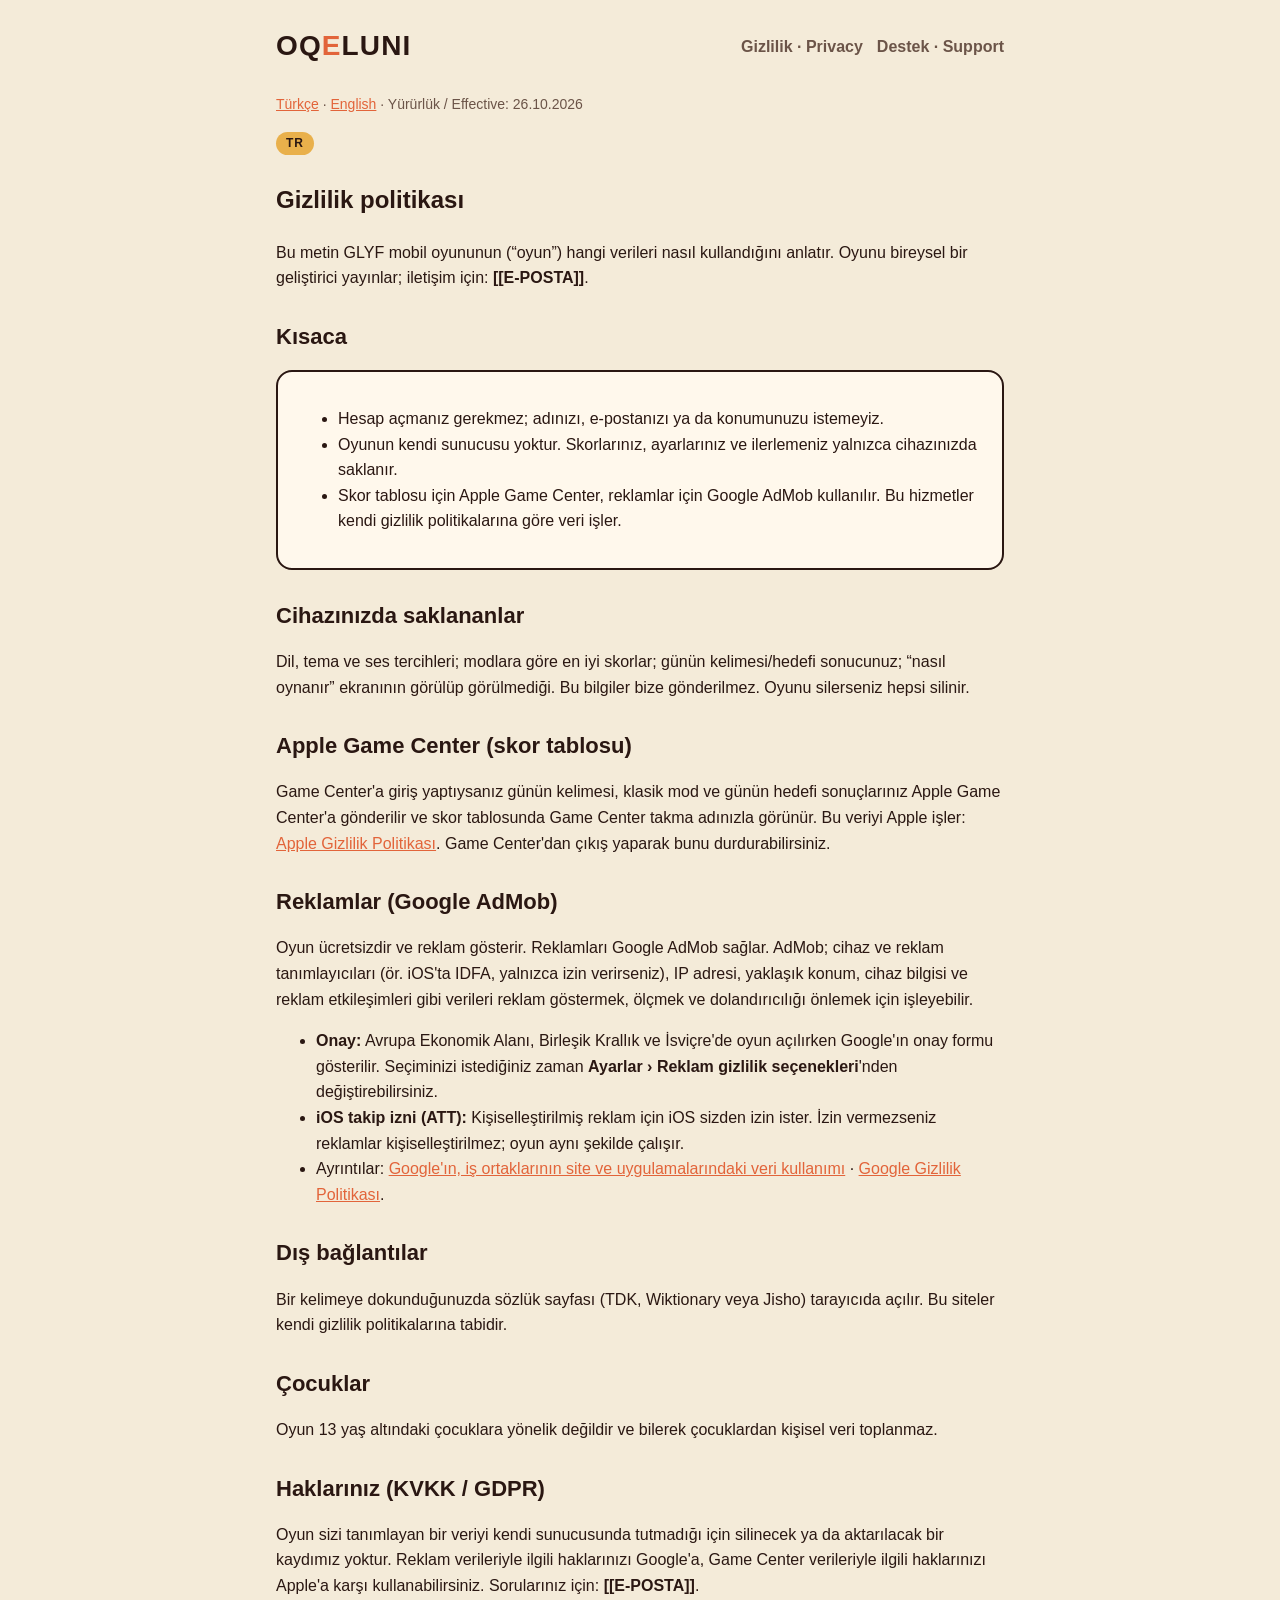
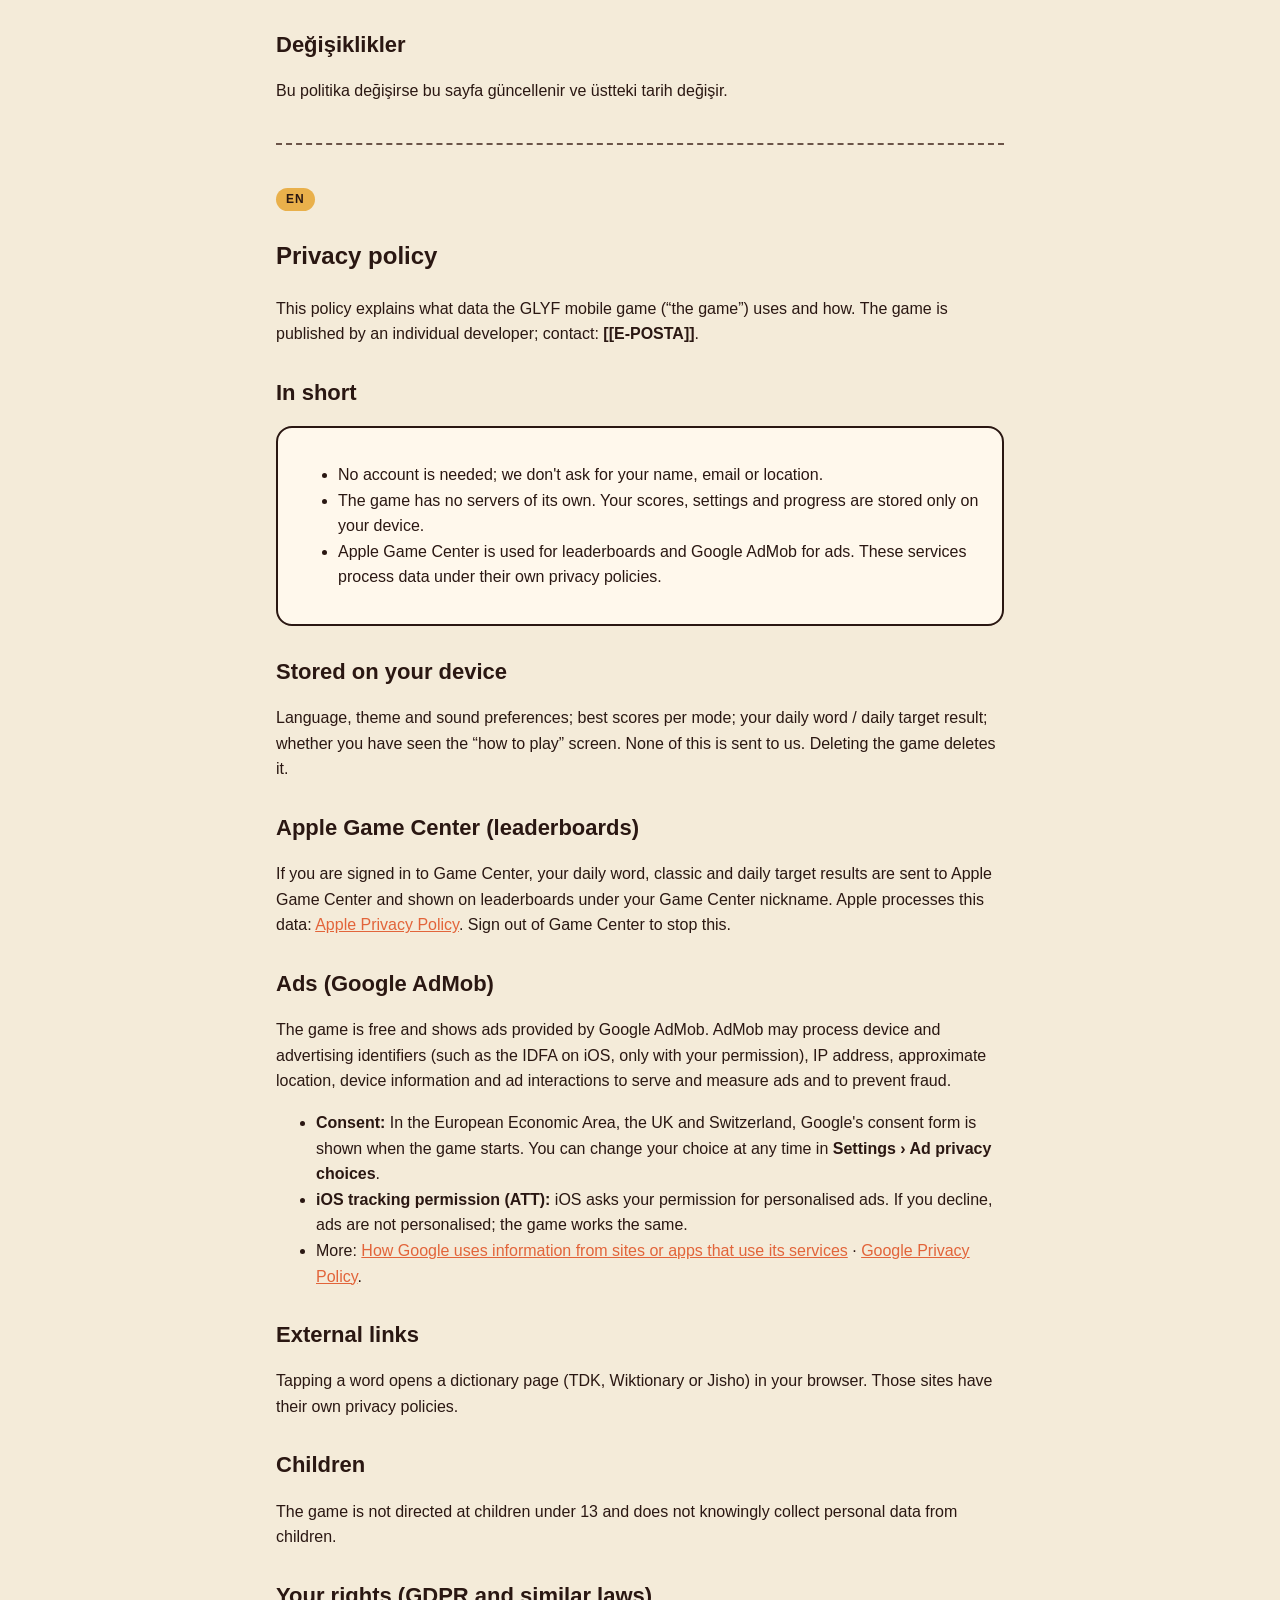
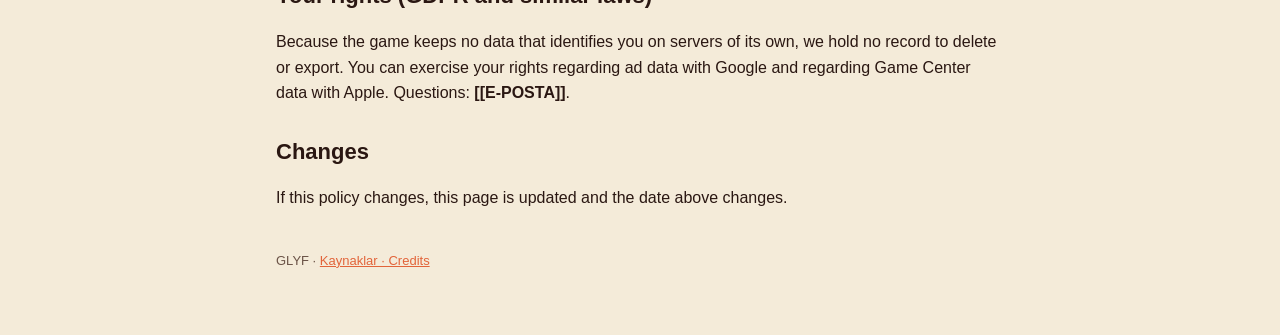
==== docs/privacy.html @ e381964f "GLYF: listeler ve site" ====
<!doctype html>
<html lang="tr"><head><meta charset="utf-8"><meta name="viewport" content="width=device-width,initial-scale=1">
<title>Gizlilik politikası · Privacy policy · GLYF</title><link rel="stylesheet" href="style.css"></head><body><main>
<header><a class="logo" href="index.html">OQ<span>E</span>LUNI</a>
<nav><a href="privacy.html">Gizlilik · Privacy</a><a href="support.html">Destek · Support</a></nav></header>
<p class="muted"><a href="#tr">Türkçe</a> · <a href="#en">English</a> · Yürürlük / Effective: 26.10.2026</p>

<section id="tr">
<span class="lang">TR</span>
<h1>Gizlilik politikası</h1>
<p>Bu metin GLYF mobil oyununun (“oyun”) hangi verileri nasıl kullandığını anlatır. Oyunu bireysel bir geliştirici yayınlar; iletişim için: <b>[[E-POSTA]]</b>.</p>

<h2>Kısaca</h2>
<div class="card"><ul>
<li>Hesap açmanız gerekmez; adınızı, e-postanızı ya da konumunuzu istemeyiz.</li>
<li>Oyunun kendi sunucusu yoktur. Skorlarınız, ayarlarınız ve ilerlemeniz yalnızca cihazınızda saklanır.</li>
<li>Skor tablosu için Apple Game Center, reklamlar için Google AdMob kullanılır. Bu hizmetler kendi gizlilik politikalarına göre veri işler.</li>
</ul></div>

<h2>Cihazınızda saklananlar</h2>
<p>Dil, tema ve ses tercihleri; modlara göre en iyi skorlar; günün kelimesi/hedefi sonucunuz; “nasıl oynanır” ekranının görülüp görülmediği. Bu bilgiler bize gönderilmez. Oyunu silerseniz hepsi silinir.</p>

<h2>Apple Game Center (skor tablosu)</h2>
<p>Game Center'a giriş yaptıysanız günün kelimesi, klasik mod ve günün hedefi sonuçlarınız Apple Game Center'a gönderilir ve skor tablosunda Game Center takma adınızla görünür. Bu veriyi Apple işler: <a href="https://www.apple.com/legal/privacy/">Apple Gizlilik Politikası</a>. Game Center'dan çıkış yaparak bunu durdurabilirsiniz.</p>

<h2>Reklamlar (Google AdMob)</h2>
<p>Oyun ücretsizdir ve reklam gösterir. Reklamları Google AdMob sağlar. AdMob; cihaz ve reklam tanımlayıcıları (ör. iOS'ta IDFA, yalnızca izin verirseniz), IP adresi, yaklaşık konum, cihaz bilgisi ve reklam etkileşimleri gibi verileri reklam göstermek, ölçmek ve dolandırıcılığı önlemek için işleyebilir.</p>
<ul>
<li><b>Onay:</b> Avrupa Ekonomik Alanı, Birleşik Krallık ve İsviçre'de oyun açılırken Google'ın onay formu gösterilir. Seçiminizi istediğiniz zaman <b>Ayarlar › Reklam gizlilik seçenekleri</b>'nden değiştirebilirsiniz.</li>
<li><b>iOS takip izni (ATT):</b> Kişiselleştirilmiş reklam için iOS sizden izin ister. İzin vermezseniz reklamlar kişiselleştirilmez; oyun aynı şekilde çalışır.</li>
<li>Ayrıntılar: <a href="https://policies.google.com/technologies/partner-sites">Google'ın, iş ortaklarının site ve uygulamalarındaki veri kullanımı</a> · <a href="https://policies.google.com/privacy">Google Gizlilik Politikası</a>.</li>
</ul>

<h2>Dış bağlantılar</h2>
<p>Bir kelimeye dokunduğunuzda sözlük sayfası (TDK, Wiktionary veya Jisho) tarayıcıda açılır. Bu siteler kendi gizlilik politikalarına tabidir.</p>

<h2>Çocuklar</h2>
<p>Oyun 13 yaş altındaki çocuklara yönelik değildir ve bilerek çocuklardan kişisel veri toplanmaz.</p>

<h2>Haklarınız (KVKK / GDPR)</h2>
<p>Oyun sizi tanımlayan bir veriyi kendi sunucusunda tutmadığı için silinecek ya da aktarılacak bir kaydımız yoktur. Reklam verileriyle ilgili haklarınızı Google'a, Game Center verileriyle ilgili haklarınızı Apple'a karşı kullanabilirsiniz. Sorularınız için: <b>[[E-POSTA]]</b>.</p>

<h2>Değişiklikler</h2>
<p>Bu politika değişirse bu sayfa güncellenir ve üstteki tarih değişir.</p>
</section>

<hr style="margin:40px 0;border:0;border-top:2px dashed var(--ink2)">

<section id="en">
<span class="lang">EN</span>
<h1>Privacy policy</h1>
<p>This policy explains what data the GLYF mobile game (“the game”) uses and how. The game is published by an individual developer; contact: <b>[[E-POSTA]]</b>.</p>

<h2>In short</h2>
<div class="card"><ul>
<li>No account is needed; we don't ask for your name, email or location.</li>
<li>The game has no servers of its own. Your scores, settings and progress are stored only on your device.</li>
<li>Apple Game Center is used for leaderboards and Google AdMob for ads. These services process data under their own privacy policies.</li>
</ul></div>

<h2>Stored on your device</h2>
<p>Language, theme and sound preferences; best scores per mode; your daily word / daily target result; whether you have seen the “how to play” screen. None of this is sent to us. Deleting the game deletes it.</p>

<h2>Apple Game Center (leaderboards)</h2>
<p>If you are signed in to Game Center, your daily word, classic and daily target results are sent to Apple Game Center and shown on leaderboards under your Game Center nickname. Apple processes this data: <a href="https://www.apple.com/legal/privacy/">Apple Privacy Policy</a>. Sign out of Game Center to stop this.</p>

<h2>Ads (Google AdMob)</h2>
<p>The game is free and shows ads provided by Google AdMob. AdMob may process device and advertising identifiers (such as the IDFA on iOS, only with your permission), IP address, approximate location, device information and ad interactions to serve and measure ads and to prevent fraud.</p>
<ul>
<li><b>Consent:</b> In the European Economic Area, the UK and Switzerland, Google's consent form is shown when the game starts. You can change your choice at any time in <b>Settings › Ad privacy choices</b>.</li>
<li><b>iOS tracking permission (ATT):</b> iOS asks your permission for personalised ads. If you decline, ads are not personalised; the game works the same.</li>
<li>More: <a href="https://policies.google.com/technologies/partner-sites">How Google uses information from sites or apps that use its services</a> · <a href="https://policies.google.com/privacy">Google Privacy Policy</a>.</li>
</ul>

<h2>External links</h2>
<p>Tapping a word opens a dictionary page (TDK, Wiktionary or Jisho) in your browser. Those sites have their own privacy policies.</p>

<h2>Children</h2>
<p>The game is not directed at children under 13 and does not knowingly collect personal data from children.</p>

<h2>Your rights (GDPR and similar laws)</h2>
<p>Because the game keeps no data that identifies you on servers of its own, we hold no record to delete or export. You can exercise your rights regarding ad data with Google and regarding Game Center data with Apple. Questions: <b>[[E-POSTA]]</b>.</p>

<h2>Changes</h2>
<p>If this policy changes, this page is updated and the date above changes.</p>
</section>
<footer>GLYF · <a href="index.html#credits">Kaynaklar · Credits</a></footer>
</main></body></html>
---- docs/style.css ----
:root{--paper:#F4EBD9;--surface:#FFF8EC;--ink:#2A1712;--ink2:#6B5448;--line:#2A1712;--orange:#E2643A;--teal:#2F8F83;--pink:#E77FA0;--mustard:#E9B04B}
@media (prefers-color-scheme:dark){:root{--paper:#1E1512;--surface:#2A1F1B;--ink:#F4EBD9;--ink2:#C9B8A8;--line:#0E0907}}
*{box-sizing:border-box}
html{-webkit-text-size-adjust:100%}
body{margin:0;background:var(--paper);color:var(--ink);font:16px/1.6 -apple-system,BlinkMacSystemFont,"Segoe UI",Rubik,Roboto,sans-serif}
main{max-width:760px;margin:0 auto;padding:24px 16px 64px}
header{display:flex;align-items:center;justify-content:space-between;gap:12px;flex-wrap:wrap;margin-bottom:24px}
.logo{font-weight:900;font-size:28px;letter-spacing:.04em;color:var(--ink);text-decoration:none}
.logo span{color:var(--orange)}
nav a{color:var(--ink2);margin-left:14px;font-weight:600;text-decoration:none}
nav a:hover{color:var(--orange)}
.hero{background:var(--orange);color:#FFF8EC;border:3px solid var(--line);border-radius:22px;box-shadow:5px 5px 0 var(--line);padding:24px;margin-bottom:28px}
.hero h1{margin:0 0 6px;font-size:30px;line-height:1.2}
.hero p{margin:0;opacity:.95}
.card{background:var(--surface);border:2.5px solid var(--line);border-radius:16px;padding:18px 20px;margin:16px 0}
h2{font-size:22px;margin:28px 0 8px}
h3{font-size:17px;margin:20px 0 4px}
a{color:var(--orange)}
.lang{display:inline-block;font-weight:800;font-size:12px;letter-spacing:.08em;background:var(--mustard);color:#2A1712;border-radius:99px;padding:2px 10px;margin-bottom:6px}
.muted{color:var(--ink2);font-size:14px}
table{border-collapse:collapse;width:100%;font-size:14px}
td,th{border-bottom:1px dashed var(--ink2);padding:8px 6px;text-align:left;vertical-align:top}
footer{margin-top:40px;color:var(--ink2);font-size:13px}
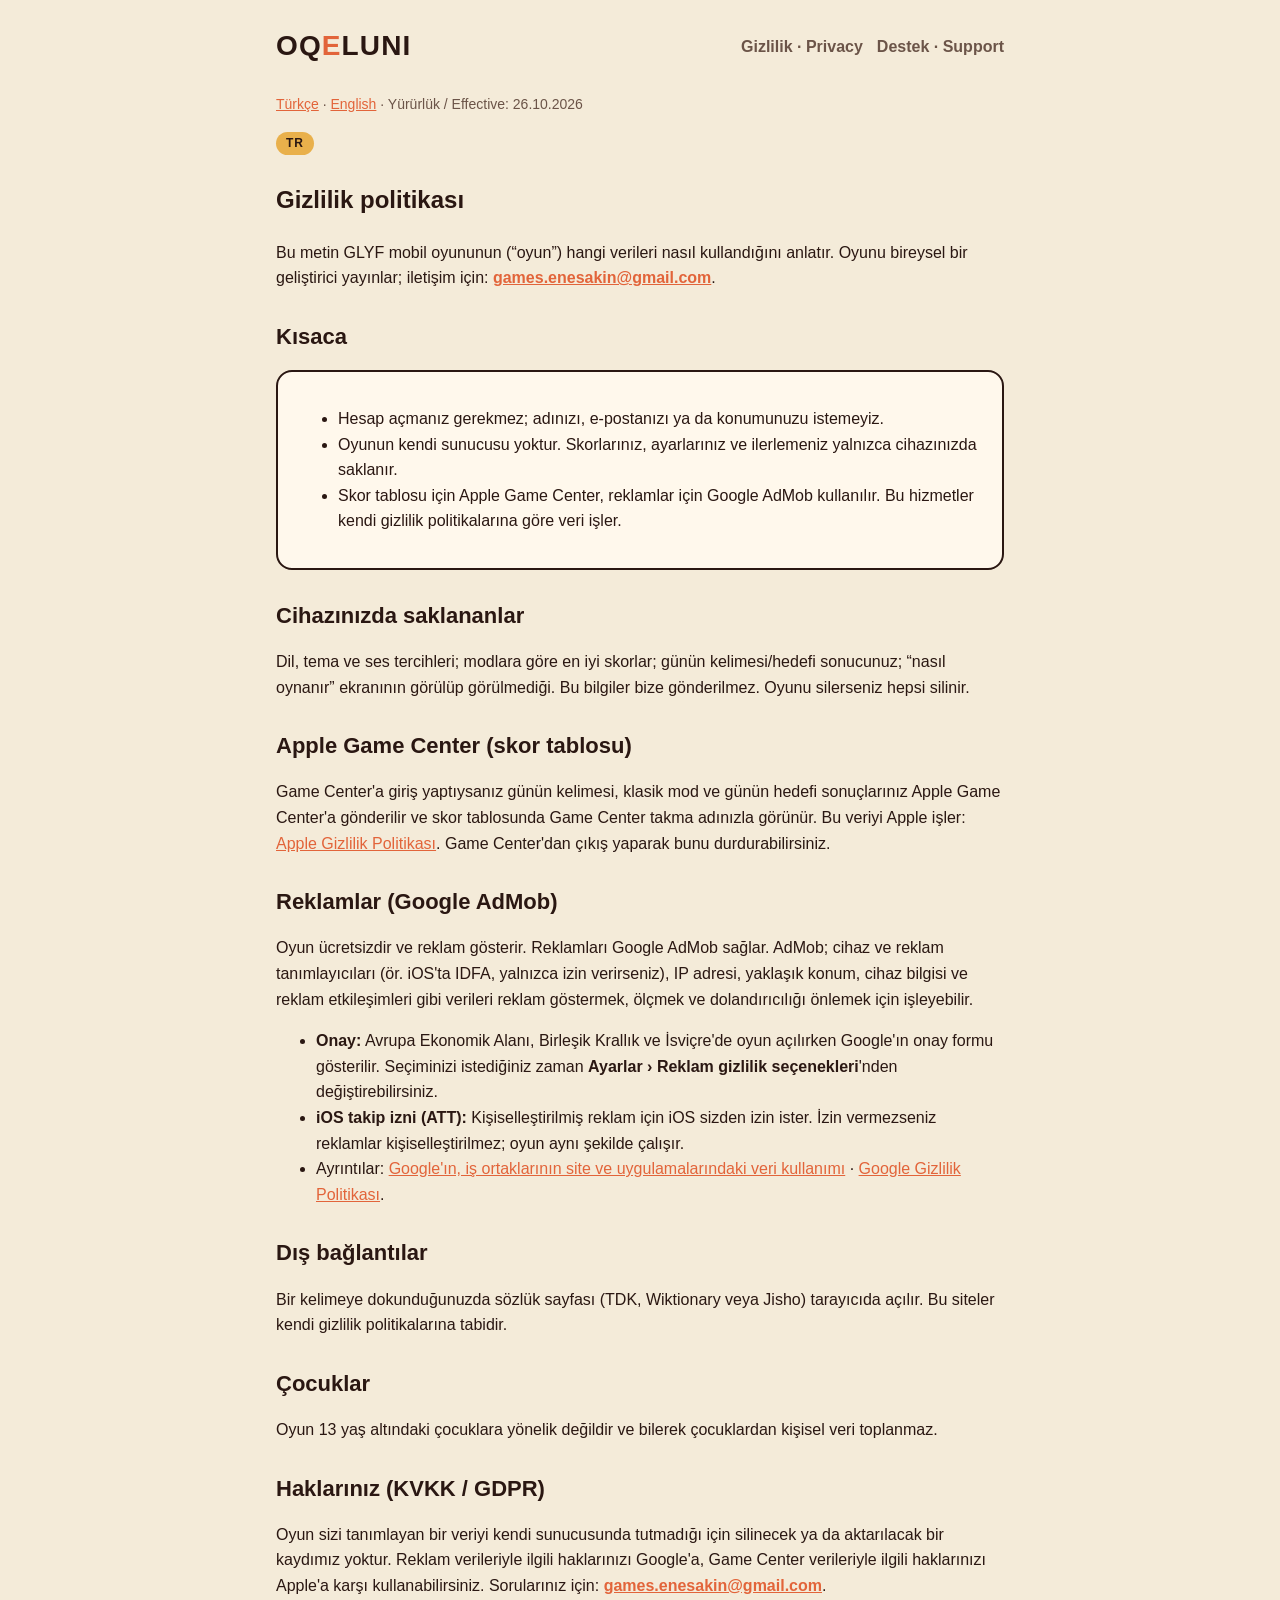
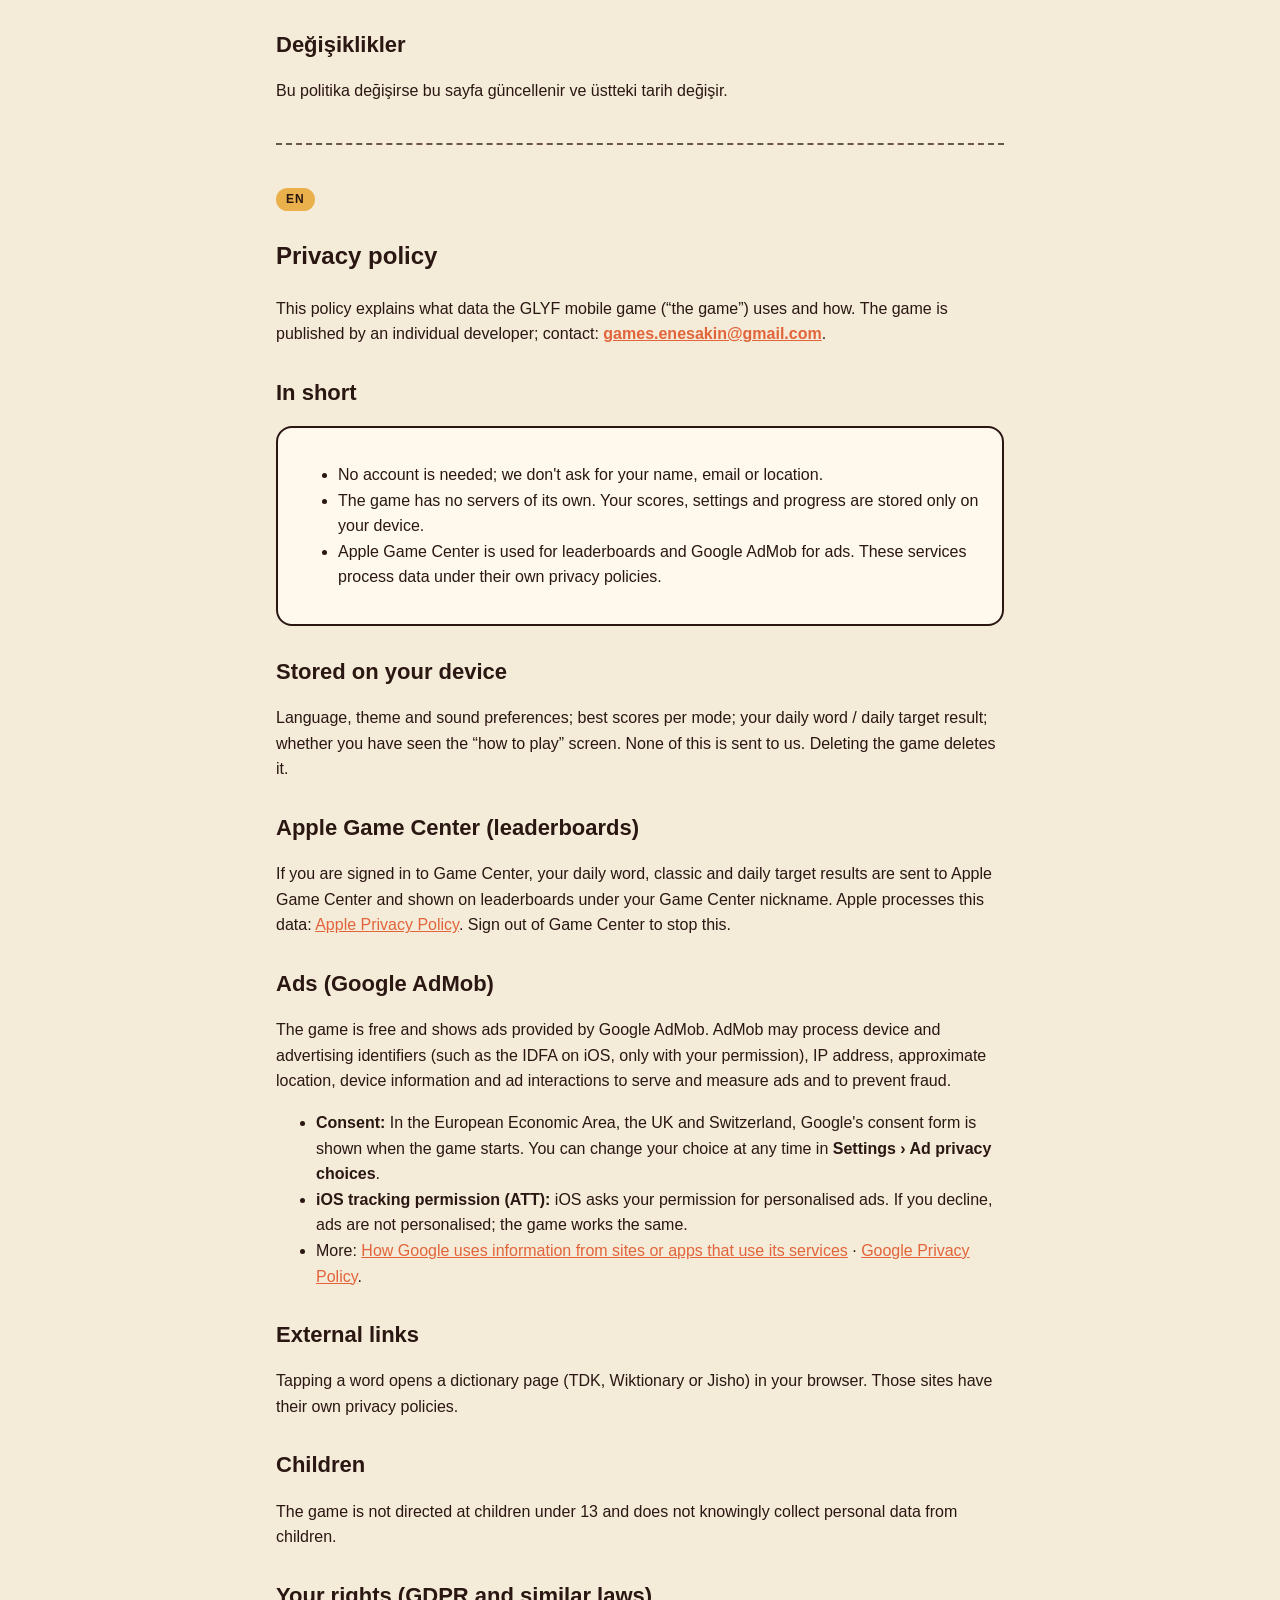
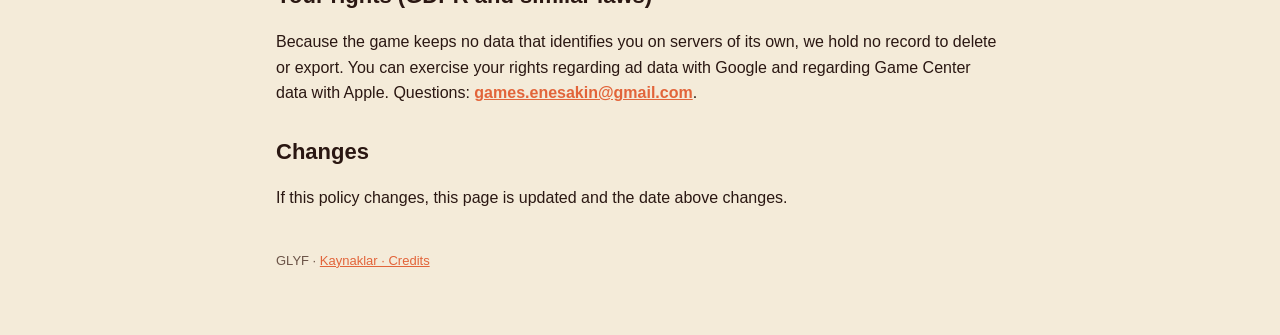
==== commit 387bdd6d: "İletişim e-postası" ====
--- a/docs/privacy.html
+++ b/docs/privacy.html
@@ -8,7 +8,7 @@
 <section id="tr">
 <span class="lang">TR</span>
 <h1>Gizlilik politikası</h1>
-<p>Bu metin GLYF mobil oyununun (“oyun”) hangi verileri nasıl kullandığını anlatır. Oyunu bireysel bir geliştirici yayınlar; iletişim için: <b>[[E-POSTA]]</b>.</p>
+<p>Bu metin GLYF mobil oyununun (“oyun”) hangi verileri nasıl kullandığını anlatır. Oyunu bireysel bir geliştirici yayınlar; iletişim için: <a href="mailto:games.enesakin@gmail.com"><b>games.enesakin@gmail.com</b></a>.</p>
 
 <h2>Kısaca</h2>
 <div class="card"><ul>
@@ -38,7 +38,7 @@
 <p>Oyun 13 yaş altındaki çocuklara yönelik değildir ve bilerek çocuklardan kişisel veri toplanmaz.</p>
 
 <h2>Haklarınız (KVKK / GDPR)</h2>
-<p>Oyun sizi tanımlayan bir veriyi kendi sunucusunda tutmadığı için silinecek ya da aktarılacak bir kaydımız yoktur. Reklam verileriyle ilgili haklarınızı Google'a, Game Center verileriyle ilgili haklarınızı Apple'a karşı kullanabilirsiniz. Sorularınız için: <b>[[E-POSTA]]</b>.</p>
+<p>Oyun sizi tanımlayan bir veriyi kendi sunucusunda tutmadığı için silinecek ya da aktarılacak bir kaydımız yoktur. Reklam verileriyle ilgili haklarınızı Google'a, Game Center verileriyle ilgili haklarınızı Apple'a karşı kullanabilirsiniz. Sorularınız için: <a href="mailto:games.enesakin@gmail.com"><b>games.enesakin@gmail.com</b></a>.</p>
 
 <h2>Değişiklikler</h2>
 <p>Bu politika değişirse bu sayfa güncellenir ve üstteki tarih değişir.</p>
@@ -49,7 +49,7 @@
 <section id="en">
 <span class="lang">EN</span>
 <h1>Privacy policy</h1>
-<p>This policy explains what data the GLYF mobile game (“the game”) uses and how. The game is published by an individual developer; contact: <b>[[E-POSTA]]</b>.</p>
+<p>This policy explains what data the GLYF mobile game (“the game”) uses and how. The game is published by an individual developer; contact: <a href="mailto:games.enesakin@gmail.com"><b>games.enesakin@gmail.com</b></a>.</p>
 
 <h2>In short</h2>
 <div class="card"><ul>
@@ -79,7 +79,7 @@
 <p>The game is not directed at children under 13 and does not knowingly collect personal data from children.</p>
 
 <h2>Your rights (GDPR and similar laws)</h2>
-<p>Because the game keeps no data that identifies you on servers of its own, we hold no record to delete or export. You can exercise your rights regarding ad data with Google and regarding Game Center data with Apple. Questions: <b>[[E-POSTA]]</b>.</p>
+<p>Because the game keeps no data that identifies you on servers of its own, we hold no record to delete or export. You can exercise your rights regarding ad data with Google and regarding Game Center data with Apple. Questions: <a href="mailto:games.enesakin@gmail.com"><b>games.enesakin@gmail.com</b></a>.</p>
 
 <h2>Changes</h2>
 <p>If this policy changes, this page is updated and the date above changes.</p>
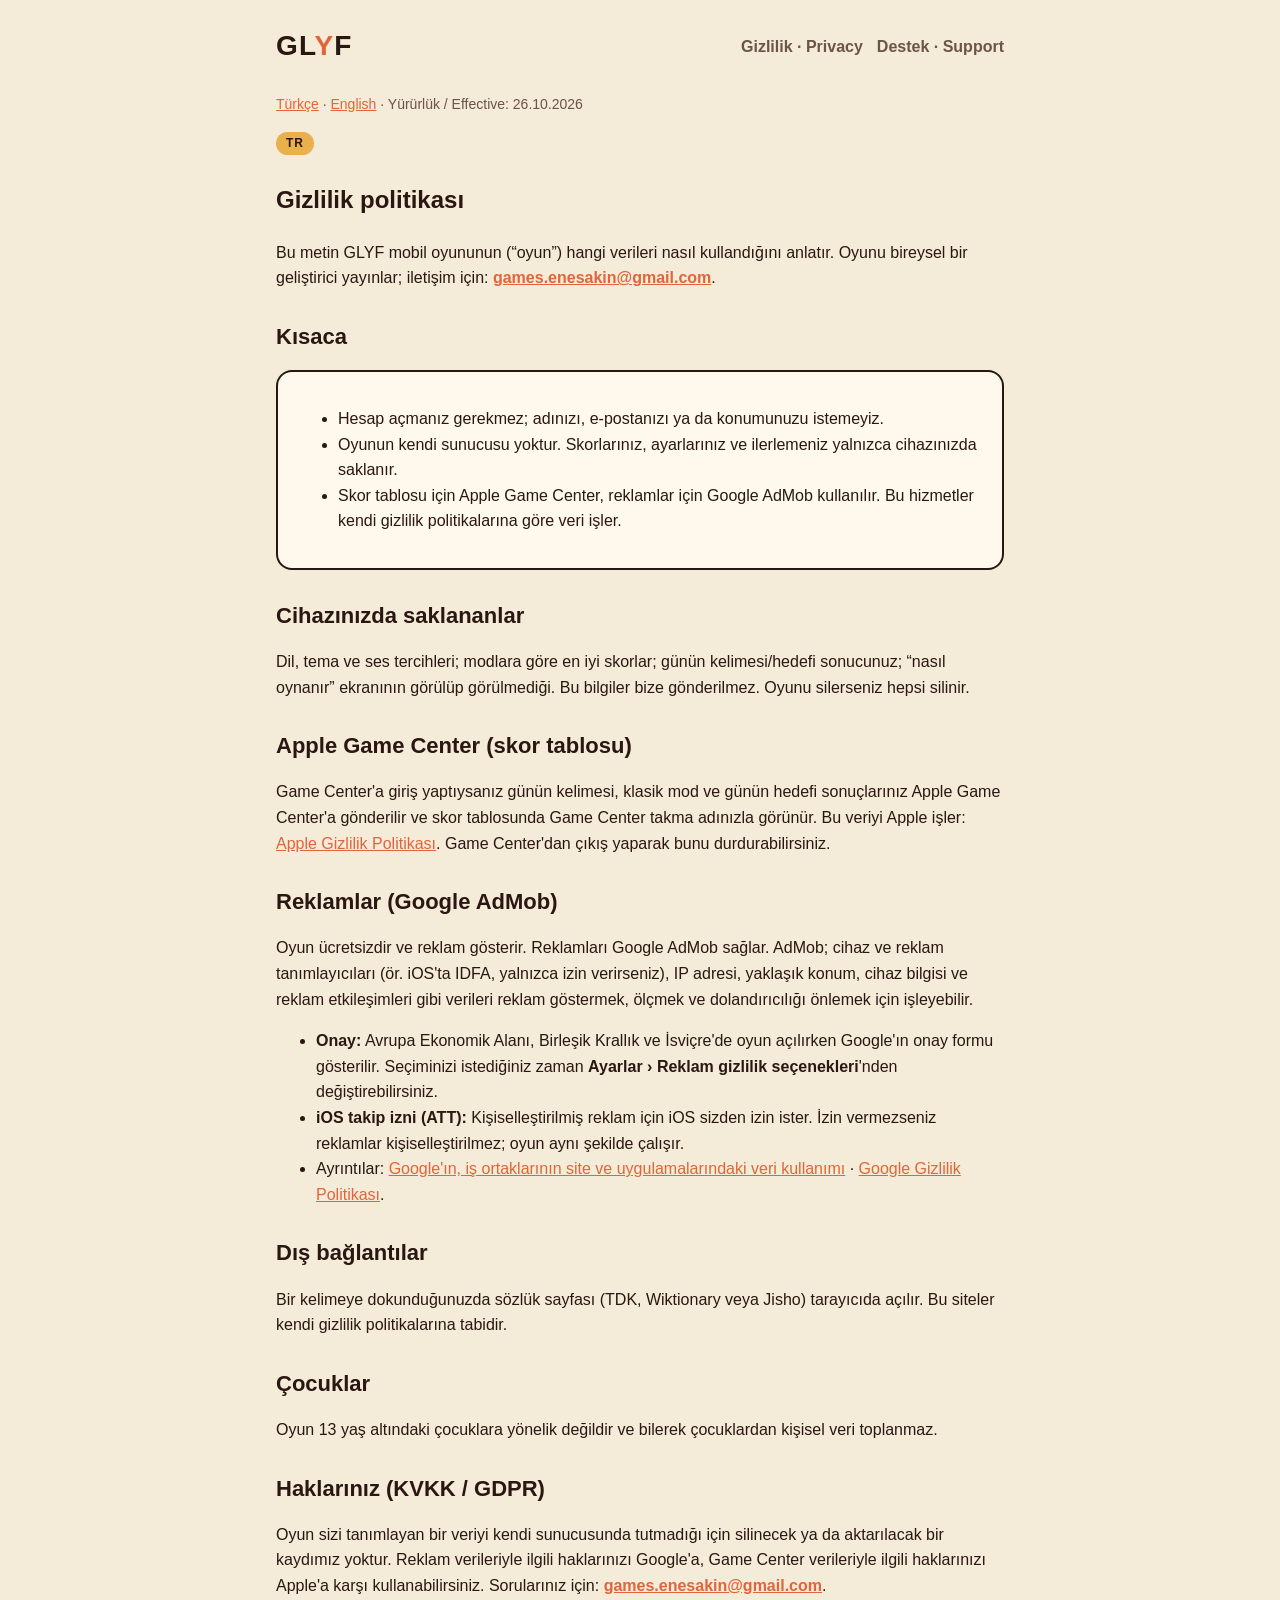
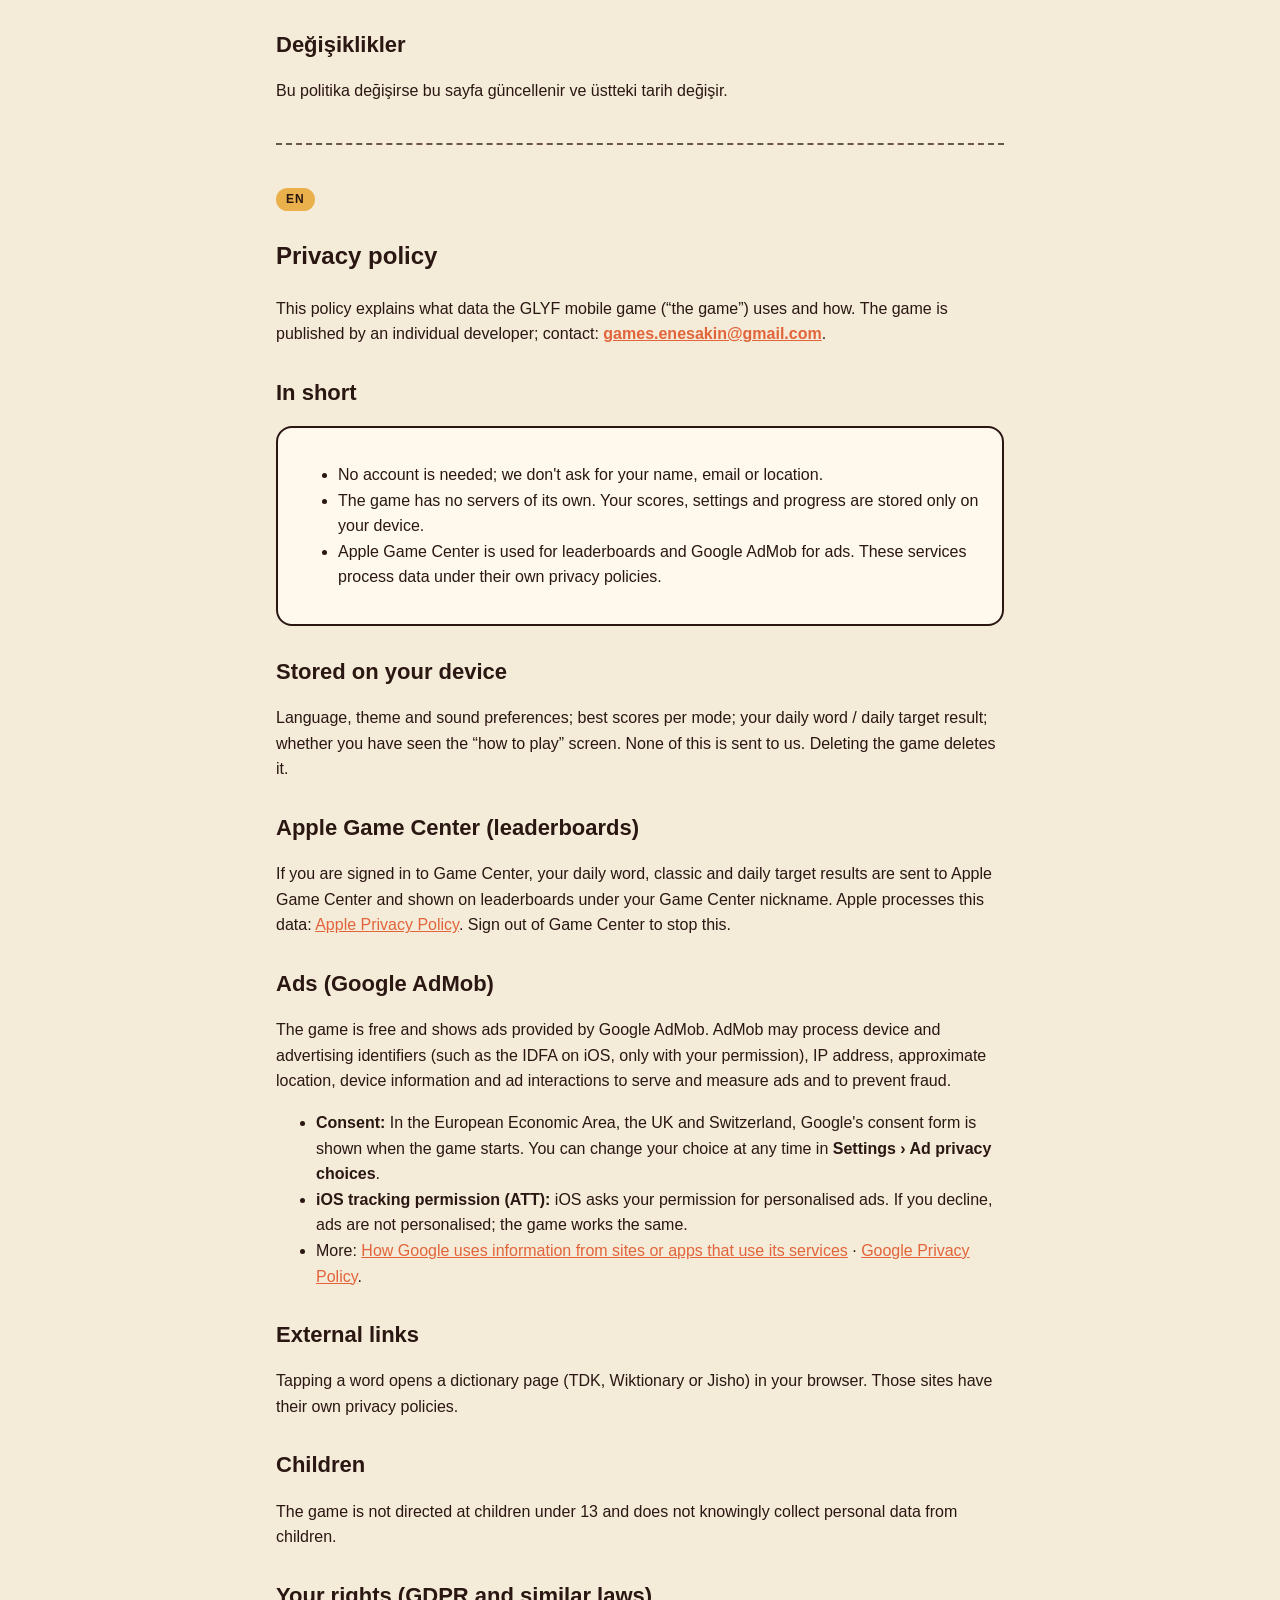
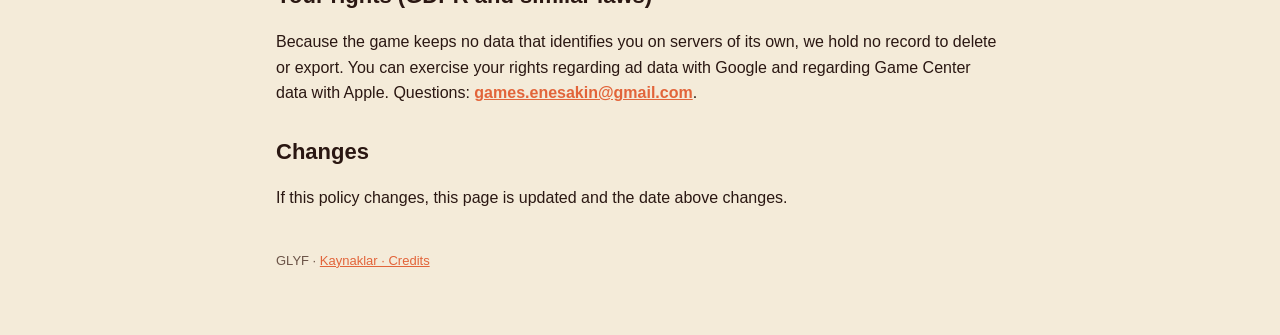
==== commit 70779556: "GLYF logo + iletişim e-postası" ====
--- a/docs/privacy.html
+++ b/docs/privacy.html
@@ -1,7 +1,7 @@
 <!doctype html>
 <html lang="tr"><head><meta charset="utf-8"><meta name="viewport" content="width=device-width,initial-scale=1">
 <title>Gizlilik politikası · Privacy policy · GLYF</title><link rel="stylesheet" href="style.css"></head><body><main>
-<header><a class="logo" href="index.html">OQ<span>E</span>LUNI</a>
+<header><a class="logo" href="index.html">GL<span>Y</span>F</a>
 <nav><a href="privacy.html">Gizlilik · Privacy</a><a href="support.html">Destek · Support</a></nav></header>
 <p class="muted"><a href="#tr">Türkçe</a> · <a href="#en">English</a> · Yürürlük / Effective: 26.10.2026</p>
 
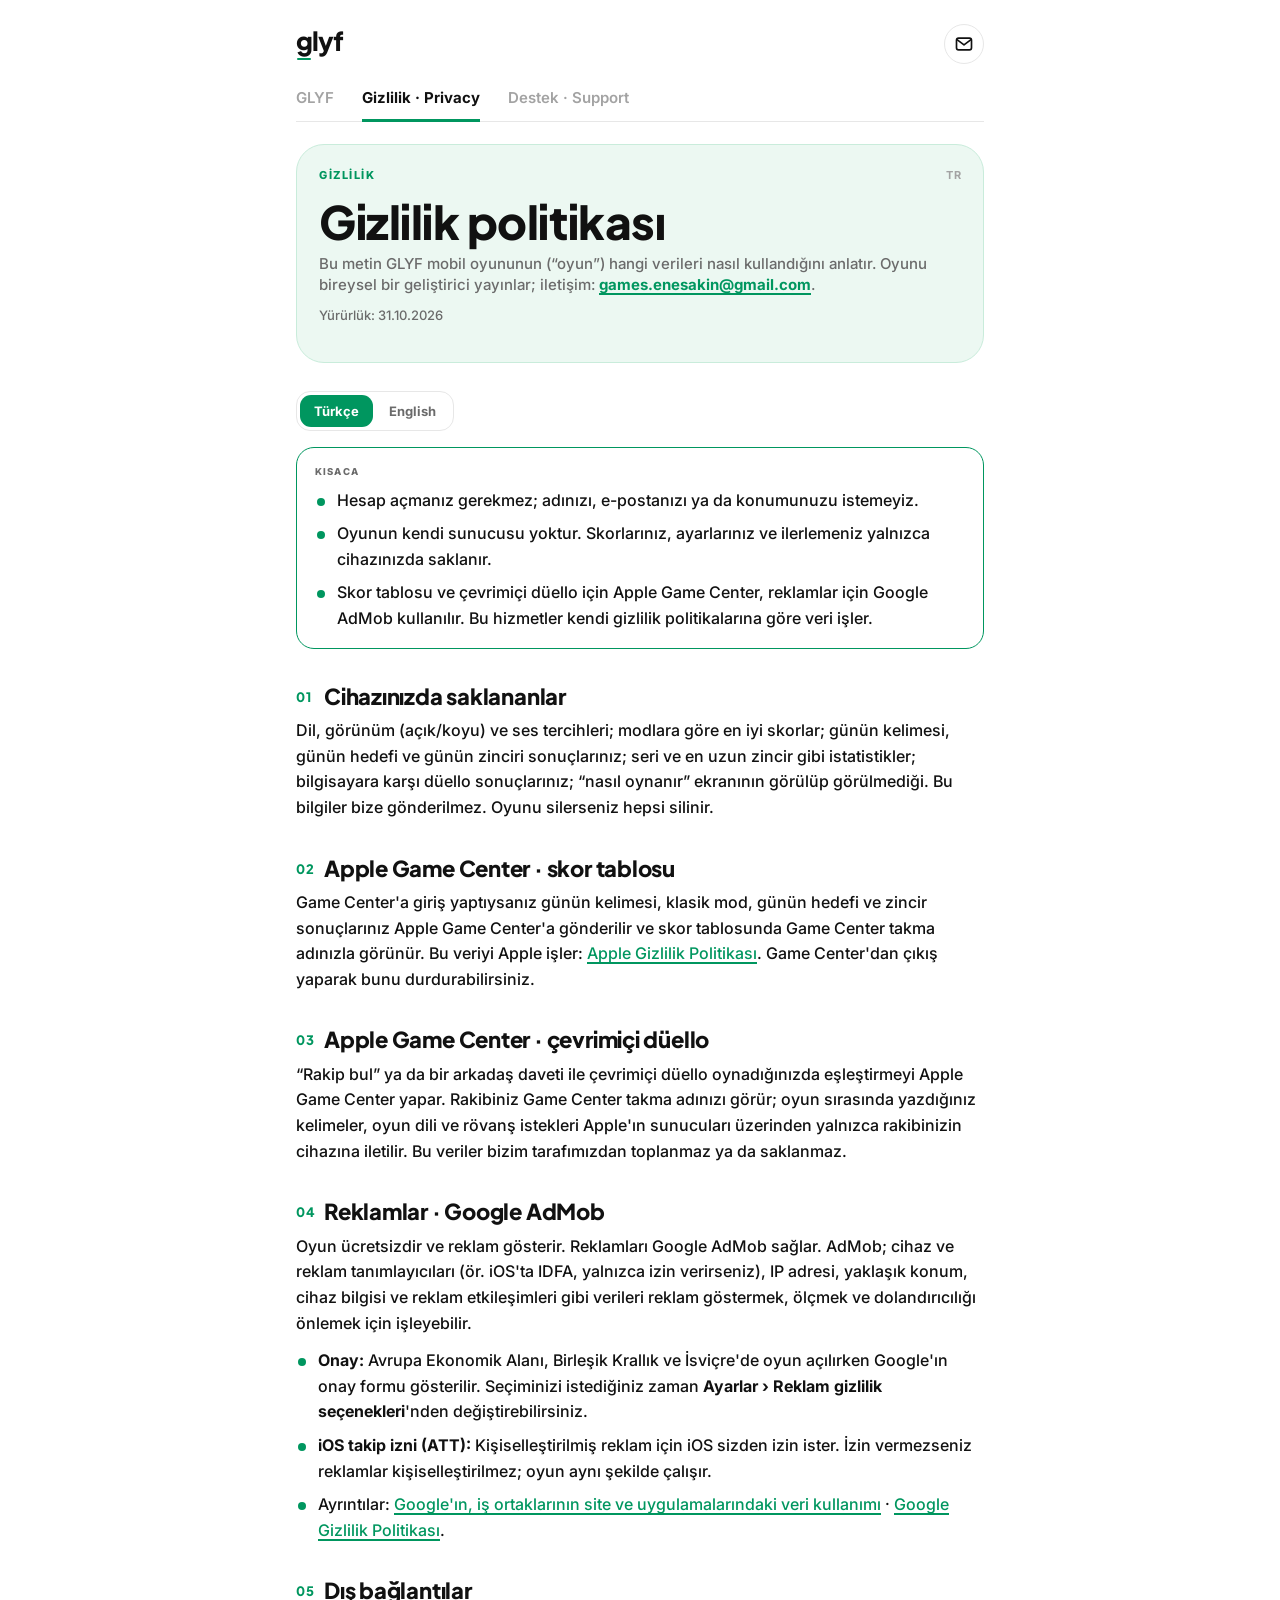
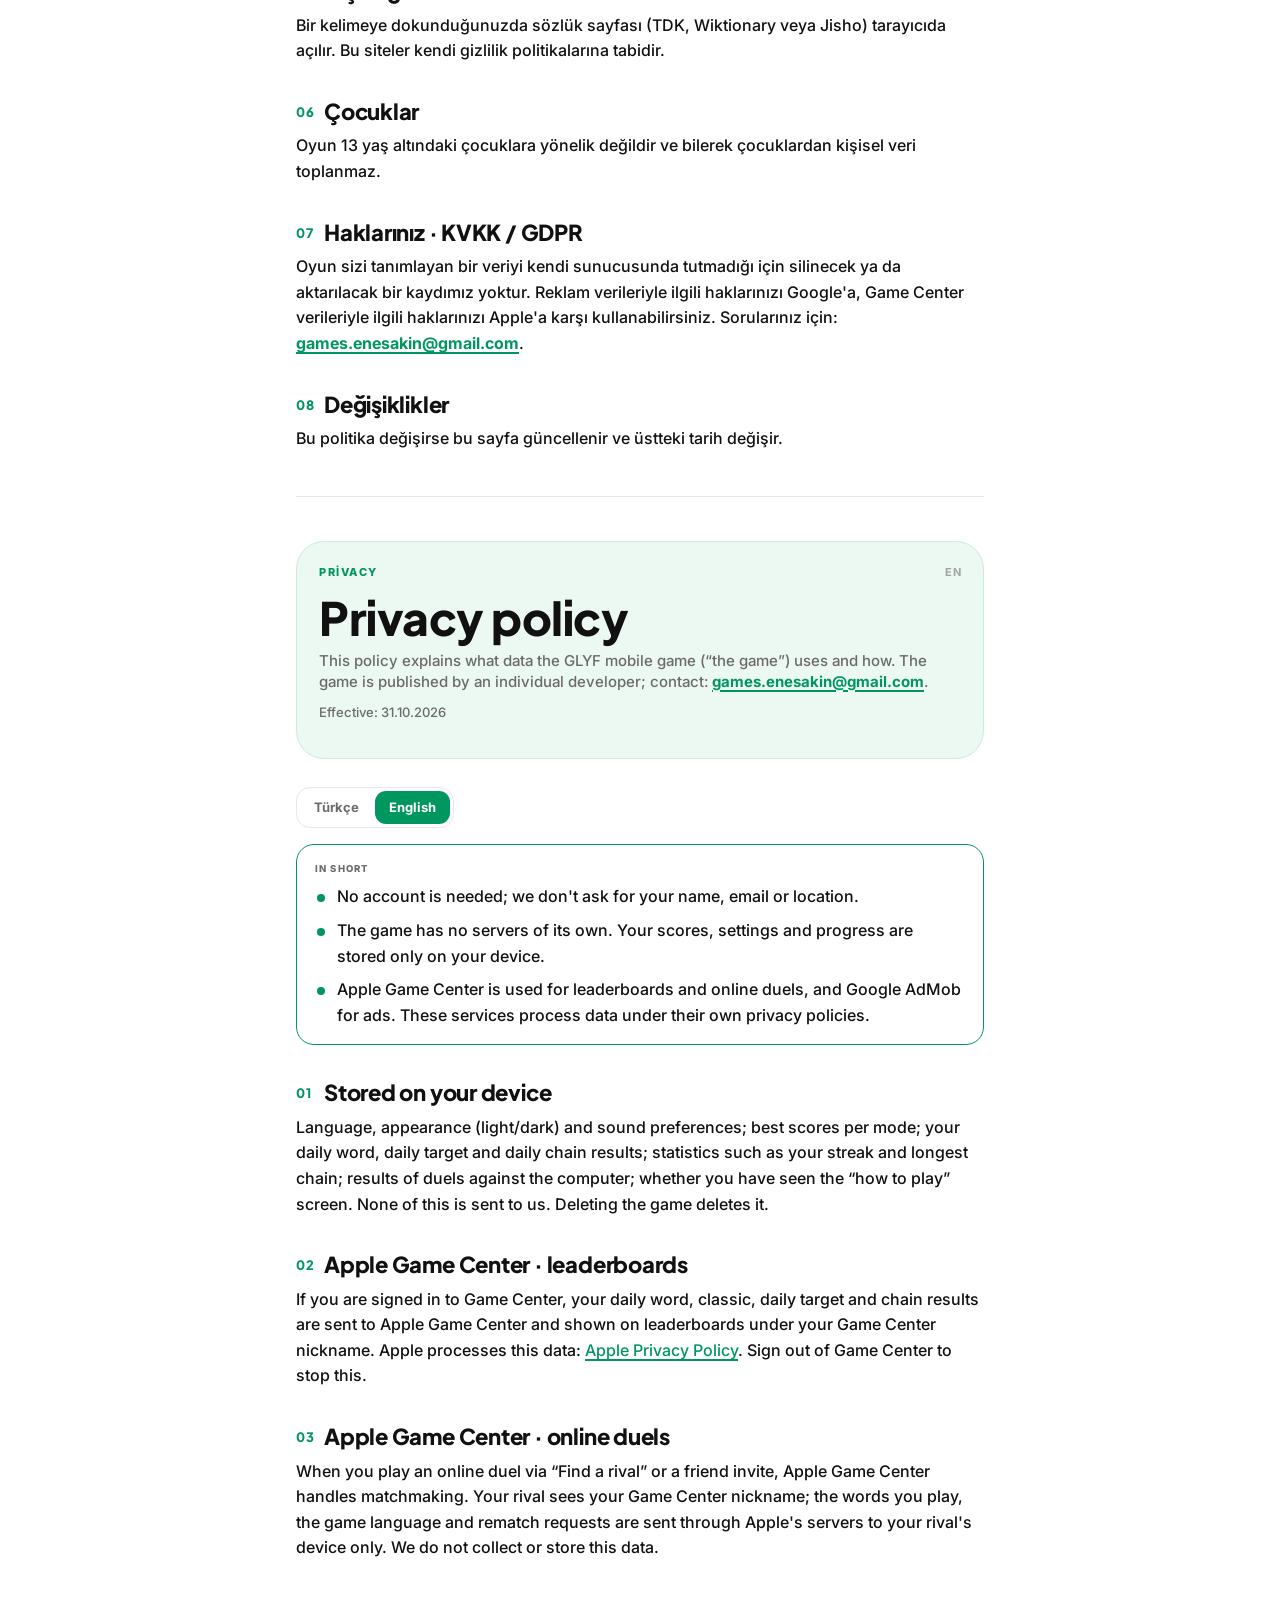
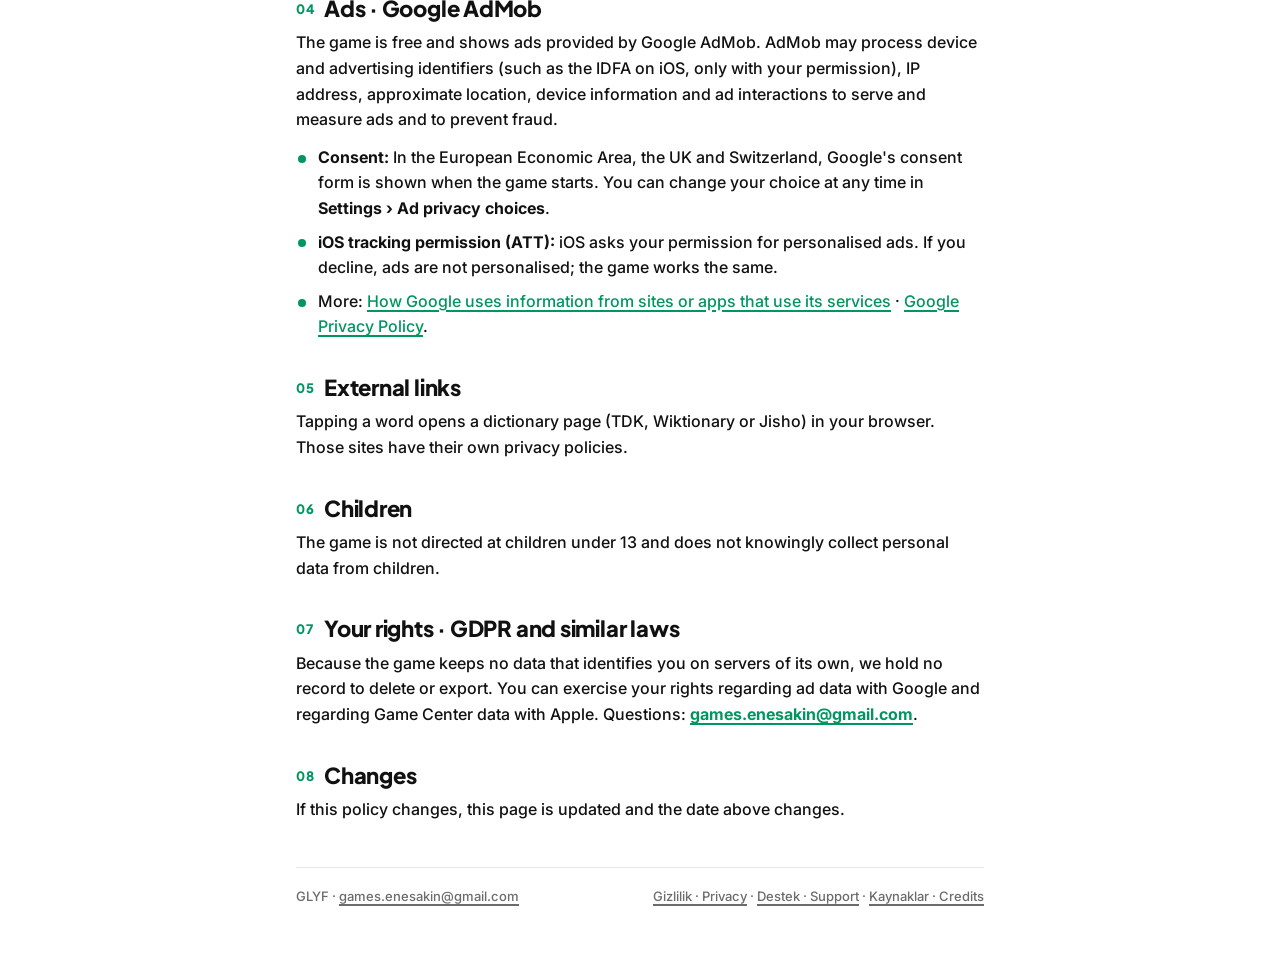
==== commit c59e4a95: "Site: yeni GLYF tasarımı, gizlilik ve destek güncellendi" ====
--- a/docs/privacy.html
+++ b/docs/privacy.html
@@ -1,88 +1,20 @@
 <!doctype html>
 <html lang="tr"><head><meta charset="utf-8"><meta name="viewport" content="width=device-width,initial-scale=1">
-<title>Gizlilik politikası · Privacy policy · GLYF</title><link rel="stylesheet" href="style.css"></head><body><main>
-<header><a class="logo" href="index.html">GL<span>Y</span>F</a>
-<nav><a href="privacy.html">Gizlilik · Privacy</a><a href="support.html">Destek · Support</a></nav></header>
-<p class="muted"><a href="#tr">Türkçe</a> · <a href="#en">English</a> · Yürürlük / Effective: 26.10.2026</p>
-
-<section id="tr">
-<span class="lang">TR</span>
-<h1>Gizlilik politikası</h1>
-<p>Bu metin GLYF mobil oyununun (“oyun”) hangi verileri nasıl kullandığını anlatır. Oyunu bireysel bir geliştirici yayınlar; iletişim için: <a href="mailto:games.enesakin@gmail.com"><b>games.enesakin@gmail.com</b></a>.</p>
-
-<h2>Kısaca</h2>
-<div class="card"><ul>
-<li>Hesap açmanız gerekmez; adınızı, e-postanızı ya da konumunuzu istemeyiz.</li>
-<li>Oyunun kendi sunucusu yoktur. Skorlarınız, ayarlarınız ve ilerlemeniz yalnızca cihazınızda saklanır.</li>
-<li>Skor tablosu için Apple Game Center, reklamlar için Google AdMob kullanılır. Bu hizmetler kendi gizlilik politikalarına göre veri işler.</li>
-</ul></div>
-
-<h2>Cihazınızda saklananlar</h2>
-<p>Dil, tema ve ses tercihleri; modlara göre en iyi skorlar; günün kelimesi/hedefi sonucunuz; “nasıl oynanır” ekranının görülüp görülmediği. Bu bilgiler bize gönderilmez. Oyunu silerseniz hepsi silinir.</p>
-
-<h2>Apple Game Center (skor tablosu)</h2>
-<p>Game Center'a giriş yaptıysanız günün kelimesi, klasik mod ve günün hedefi sonuçlarınız Apple Game Center'a gönderilir ve skor tablosunda Game Center takma adınızla görünür. Bu veriyi Apple işler: <a href="https://www.apple.com/legal/privacy/">Apple Gizlilik Politikası</a>. Game Center'dan çıkış yaparak bunu durdurabilirsiniz.</p>
-
-<h2>Reklamlar (Google AdMob)</h2>
-<p>Oyun ücretsizdir ve reklam gösterir. Reklamları Google AdMob sağlar. AdMob; cihaz ve reklam tanımlayıcıları (ör. iOS'ta IDFA, yalnızca izin verirseniz), IP adresi, yaklaşık konum, cihaz bilgisi ve reklam etkileşimleri gibi verileri reklam göstermek, ölçmek ve dolandırıcılığı önlemek için işleyebilir.</p>
-<ul>
-<li><b>Onay:</b> Avrupa Ekonomik Alanı, Birleşik Krallık ve İsviçre'de oyun açılırken Google'ın onay formu gösterilir. Seçiminizi istediğiniz zaman <b>Ayarlar › Reklam gizlilik seçenekleri</b>'nden değiştirebilirsiniz.</li>
-<li><b>iOS takip izni (ATT):</b> Kişiselleştirilmiş reklam için iOS sizden izin ister. İzin vermezseniz reklamlar kişiselleştirilmez; oyun aynı şekilde çalışır.</li>
-<li>Ayrıntılar: <a href="https://policies.google.com/technologies/partner-sites">Google'ın, iş ortaklarının site ve uygulamalarındaki veri kullanımı</a> · <a href="https://policies.google.com/privacy">Google Gizlilik Politikası</a>.</li>
-</ul>
-
-<h2>Dış bağlantılar</h2>
-<p>Bir kelimeye dokunduğunuzda sözlük sayfası (TDK, Wiktionary veya Jisho) tarayıcıda açılır. Bu siteler kendi gizlilik politikalarına tabidir.</p>
-
-<h2>Çocuklar</h2>
-<p>Oyun 13 yaş altındaki çocuklara yönelik değildir ve bilerek çocuklardan kişisel veri toplanmaz.</p>
-
-<h2>Haklarınız (KVKK / GDPR)</h2>
-<p>Oyun sizi tanımlayan bir veriyi kendi sunucusunda tutmadığı için silinecek ya da aktarılacak bir kaydımız yoktur. Reklam verileriyle ilgili haklarınızı Google'a, Game Center verileriyle ilgili haklarınızı Apple'a karşı kullanabilirsiniz. Sorularınız için: <a href="mailto:games.enesakin@gmail.com"><b>games.enesakin@gmail.com</b></a>.</p>
-
-<h2>Değişiklikler</h2>
-<p>Bu politika değişirse bu sayfa güncellenir ve üstteki tarih değişir.</p>
+<title>Gizlilik politikası · Privacy policy · GLYF</title><link rel="stylesheet" href="style.css"><link rel="icon" href="favicon.png"><link rel="apple-touch-icon" href="apple-touch-icon.png">
+<meta name="theme-color" content="#FFFFFF" media="(prefers-color-scheme: light)"><meta name="theme-color" content="#000000" media="(prefers-color-scheme: dark)"></head>
+<body class="m-g"><main>
+<header><a class="logo" href="index.html" aria-label="GLYF"><span class="g">g</span>lyf</a><a class="mail" href="mailto:games.enesakin@gmail.com" aria-label="E-posta · Email"><svg viewBox="0 0 24 24" aria-hidden="true"><rect x="3" y="5" width="18" height="14" rx="2.5"/><path d="M4 7l8 6 8-6"/></svg></a></header>
+<nav class="tabs" aria-label="Sayfalar"><a href="index.html">GLYF</a><a href="privacy.html" class="on">Gizlilik · Privacy</a><a href="support.html">Destek · Support</a></nav>
+<section class="doc" id="tr">
+<div class="hero"><div class="kicker"><span>Gizlilik</span><span>TR</span></div><h1>Gizlilik politikası</h1><p class="tag">Bu metin GLYF mobil oyununun (“oyun”) hangi verileri nasıl kullandığını anlatır. Oyunu bireysel bir geliştirici yayınlar; iletişim: <a href="mailto:games.enesakin@gmail.com"><b>games.enesakin@gmail.com</b></a>.</p><p class="date">Yürürlük: 31.10.2026</p></div>
+<div class="seg"><a href="#tr" class="on">Türkçe</a><a href="#en">English</a></div>
+<div class="card pri"><p class="cap">Kısaca</p><ul><li>Hesap açmanız gerekmez; adınızı, e-postanızı ya da konumunuzu istemeyiz.</li><li>Oyunun kendi sunucusu yoktur. Skorlarınız, ayarlarınız ve ilerlemeniz yalnızca cihazınızda saklanır.</li><li>Skor tablosu ve çevrimiçi düello için Apple Game Center, reklamlar için Google AdMob kullanılır. Bu hizmetler kendi gizlilik politikalarına göre veri işler.</li></ul></div><h2><span class="n">01</span>Cihazınızda saklananlar</h2><p>Dil, görünüm (açık/koyu) ve ses tercihleri; modlara göre en iyi skorlar; günün kelimesi, günün hedefi ve günün zinciri sonuçlarınız; seri ve en uzun zincir gibi istatistikler; bilgisayara karşı düello sonuçlarınız; “nasıl oynanır” ekranının görülüp görülmediği. Bu bilgiler bize gönderilmez. Oyunu silerseniz hepsi silinir.</p><h2><span class="n">02</span>Apple Game Center · skor tablosu</h2><p>Game Center'a giriş yaptıysanız günün kelimesi, klasik mod, günün hedefi ve zincir sonuçlarınız Apple Game Center'a gönderilir ve skor tablosunda Game Center takma adınızla görünür. Bu veriyi Apple işler: <a href="https://www.apple.com/legal/privacy/">Apple Gizlilik Politikası</a>. Game Center'dan çıkış yaparak bunu durdurabilirsiniz.</p><h2><span class="n">03</span>Apple Game Center · çevrimiçi düello</h2><p>“Rakip bul” ya da bir arkadaş daveti ile çevrimiçi düello oynadığınızda eşleştirmeyi Apple Game Center yapar. Rakibiniz Game Center takma adınızı görür; oyun sırasında yazdığınız kelimeler, oyun dili ve rövanş istekleri Apple'ın sunucuları üzerinden yalnızca rakibinizin cihazına iletilir. Bu veriler bizim tarafımızdan toplanmaz ya da saklanmaz.</p><h2><span class="n">04</span>Reklamlar · Google AdMob</h2><p>Oyun ücretsizdir ve reklam gösterir. Reklamları Google AdMob sağlar. AdMob; cihaz ve reklam tanımlayıcıları (ör. iOS'ta IDFA, yalnızca izin verirseniz), IP adresi, yaklaşık konum, cihaz bilgisi ve reklam etkileşimleri gibi verileri reklam göstermek, ölçmek ve dolandırıcılığı önlemek için işleyebilir.</p><ul><li><b>Onay:</b> Avrupa Ekonomik Alanı, Birleşik Krallık ve İsviçre'de oyun açılırken Google'ın onay formu gösterilir. Seçiminizi istediğiniz zaman <b>Ayarlar › Reklam gizlilik seçenekleri</b>'nden değiştirebilirsiniz.</li><li><b>iOS takip izni (ATT):</b> Kişiselleştirilmiş reklam için iOS sizden izin ister. İzin vermezseniz reklamlar kişiselleştirilmez; oyun aynı şekilde çalışır.</li><li>Ayrıntılar: <a href="https://policies.google.com/technologies/partner-sites">Google'ın, iş ortaklarının site ve uygulamalarındaki veri kullanımı</a> · <a href="https://policies.google.com/privacy">Google Gizlilik Politikası</a>.</li></ul><h2><span class="n">05</span>Dış bağlantılar</h2><p>Bir kelimeye dokunduğunuzda sözlük sayfası (TDK, Wiktionary veya Jisho) tarayıcıda açılır. Bu siteler kendi gizlilik politikalarına tabidir.</p><h2><span class="n">06</span>Çocuklar</h2><p>Oyun 13 yaş altındaki çocuklara yönelik değildir ve bilerek çocuklardan kişisel veri toplanmaz.</p><h2><span class="n">07</span>Haklarınız · KVKK / GDPR</h2><p>Oyun sizi tanımlayan bir veriyi kendi sunucusunda tutmadığı için silinecek ya da aktarılacak bir kaydımız yoktur. Reklam verileriyle ilgili haklarınızı Google'a, Game Center verileriyle ilgili haklarınızı Apple'a karşı kullanabilirsiniz. Sorularınız için: <a href="mailto:games.enesakin@gmail.com"><b>games.enesakin@gmail.com</b></a>.</p><h2><span class="n">08</span>Değişiklikler</h2><p>Bu politika değişirse bu sayfa güncellenir ve üstteki tarih değişir.</p>
 </section>
-
-<hr style="margin:40px 0;border:0;border-top:2px dashed var(--ink2)">
-
-<section id="en">
-<span class="lang">EN</span>
-<h1>Privacy policy</h1>
-<p>This policy explains what data the GLYF mobile game (“the game”) uses and how. The game is published by an individual developer; contact: <a href="mailto:games.enesakin@gmail.com"><b>games.enesakin@gmail.com</b></a>.</p>
-
-<h2>In short</h2>
-<div class="card"><ul>
-<li>No account is needed; we don't ask for your name, email or location.</li>
-<li>The game has no servers of its own. Your scores, settings and progress are stored only on your device.</li>
-<li>Apple Game Center is used for leaderboards and Google AdMob for ads. These services process data under their own privacy policies.</li>
-</ul></div>
-
-<h2>Stored on your device</h2>
-<p>Language, theme and sound preferences; best scores per mode; your daily word / daily target result; whether you have seen the “how to play” screen. None of this is sent to us. Deleting the game deletes it.</p>
-
-<h2>Apple Game Center (leaderboards)</h2>
-<p>If you are signed in to Game Center, your daily word, classic and daily target results are sent to Apple Game Center and shown on leaderboards under your Game Center nickname. Apple processes this data: <a href="https://www.apple.com/legal/privacy/">Apple Privacy Policy</a>. Sign out of Game Center to stop this.</p>
-
-<h2>Ads (Google AdMob)</h2>
-<p>The game is free and shows ads provided by Google AdMob. AdMob may process device and advertising identifiers (such as the IDFA on iOS, only with your permission), IP address, approximate location, device information and ad interactions to serve and measure ads and to prevent fraud.</p>
-<ul>
-<li><b>Consent:</b> In the European Economic Area, the UK and Switzerland, Google's consent form is shown when the game starts. You can change your choice at any time in <b>Settings › Ad privacy choices</b>.</li>
-<li><b>iOS tracking permission (ATT):</b> iOS asks your permission for personalised ads. If you decline, ads are not personalised; the game works the same.</li>
-<li>More: <a href="https://policies.google.com/technologies/partner-sites">How Google uses information from sites or apps that use its services</a> · <a href="https://policies.google.com/privacy">Google Privacy Policy</a>.</li>
-</ul>
-
-<h2>External links</h2>
-<p>Tapping a word opens a dictionary page (TDK, Wiktionary or Jisho) in your browser. Those sites have their own privacy policies.</p>
-
-<h2>Children</h2>
-<p>The game is not directed at children under 13 and does not knowingly collect personal data from children.</p>
-
-<h2>Your rights (GDPR and similar laws)</h2>
-<p>Because the game keeps no data that identifies you on servers of its own, we hold no record to delete or export. You can exercise your rights regarding ad data with Google and regarding Game Center data with Apple. Questions: <a href="mailto:games.enesakin@gmail.com"><b>games.enesakin@gmail.com</b></a>.</p>
-
-<h2>Changes</h2>
-<p>If this policy changes, this page is updated and the date above changes.</p>
+<hr>
+<section class="doc" id="en">
+<div class="hero"><div class="kicker"><span>Privacy</span><span>EN</span></div><h1>Privacy policy</h1><p class="tag">This policy explains what data the GLYF mobile game (“the game”) uses and how. The game is published by an individual developer; contact: <a href="mailto:games.enesakin@gmail.com"><b>games.enesakin@gmail.com</b></a>.</p><p class="date">Effective: 31.10.2026</p></div>
+<div class="seg"><a href="#tr">Türkçe</a><a href="#en" class="on">English</a></div>
+<div class="card pri"><p class="cap">In short</p><ul><li>No account is needed; we don't ask for your name, email or location.</li><li>The game has no servers of its own. Your scores, settings and progress are stored only on your device.</li><li>Apple Game Center is used for leaderboards and online duels, and Google AdMob for ads. These services process data under their own privacy policies.</li></ul></div><h2><span class="n">01</span>Stored on your device</h2><p>Language, appearance (light/dark) and sound preferences; best scores per mode; your daily word, daily target and daily chain results; statistics such as your streak and longest chain; results of duels against the computer; whether you have seen the “how to play” screen. None of this is sent to us. Deleting the game deletes it.</p><h2><span class="n">02</span>Apple Game Center · leaderboards</h2><p>If you are signed in to Game Center, your daily word, classic, daily target and chain results are sent to Apple Game Center and shown on leaderboards under your Game Center nickname. Apple processes this data: <a href="https://www.apple.com/legal/privacy/">Apple Privacy Policy</a>. Sign out of Game Center to stop this.</p><h2><span class="n">03</span>Apple Game Center · online duels</h2><p>When you play an online duel via “Find a rival” or a friend invite, Apple Game Center handles matchmaking. Your rival sees your Game Center nickname; the words you play, the game language and rematch requests are sent through Apple's servers to your rival's device only. We do not collect or store this data.</p><h2><span class="n">04</span>Ads · Google AdMob</h2><p>The game is free and shows ads provided by Google AdMob. AdMob may process device and advertising identifiers (such as the IDFA on iOS, only with your permission), IP address, approximate location, device information and ad interactions to serve and measure ads and to prevent fraud.</p><ul><li><b>Consent:</b> In the European Economic Area, the UK and Switzerland, Google's consent form is shown when the game starts. You can change your choice at any time in <b>Settings › Ad privacy choices</b>.</li><li><b>iOS tracking permission (ATT):</b> iOS asks your permission for personalised ads. If you decline, ads are not personalised; the game works the same.</li><li>More: <a href="https://policies.google.com/technologies/partner-sites">How Google uses information from sites or apps that use its services</a> · <a href="https://policies.google.com/privacy">Google Privacy Policy</a>.</li></ul><h2><span class="n">05</span>External links</h2><p>Tapping a word opens a dictionary page (TDK, Wiktionary or Jisho) in your browser. Those sites have their own privacy policies.</p><h2><span class="n">06</span>Children</h2><p>The game is not directed at children under 13 and does not knowingly collect personal data from children.</p><h2><span class="n">07</span>Your rights · GDPR and similar laws</h2><p>Because the game keeps no data that identifies you on servers of its own, we hold no record to delete or export. You can exercise your rights regarding ad data with Google and regarding Game Center data with Apple. Questions: <a href="mailto:games.enesakin@gmail.com"><b>games.enesakin@gmail.com</b></a>.</p><h2><span class="n">08</span>Changes</h2><p>If this policy changes, this page is updated and the date above changes.</p>
 </section>
-<footer>GLYF · <a href="index.html#credits">Kaynaklar · Credits</a></footer>
+<footer><span>GLYF · <a href="mailto:games.enesakin@gmail.com">games.enesakin@gmail.com</a></span><span><a href="privacy.html">Gizlilik · Privacy</a> · <a href="support.html">Destek · Support</a> · <a href="index.html#credits">Kaynaklar · Credits</a></span></footer>
 </main></body></html>
--- a/docs/style.css
+++ b/docs/style.css
@@ -1,23 +1,119 @@
-:root{--paper:#F4EBD9;--surface:#FFF8EC;--ink:#2A1712;--ink2:#6B5448;--line:#2A1712;--orange:#E2643A;--teal:#2F8F83;--pink:#E77FA0;--mustard:#E9B04B}
-@media (prefers-color-scheme:dark){:root{--paper:#1E1512;--surface:#2A1F1B;--ink:#F4EBD9;--ink2:#C9B8A8;--line:#0E0907}}
+@import url("https://fonts.googleapis.com/css2?family=Plus+Jakarta+Sans:wght@700;800&family=Inter:wght@400;500;600;700;800&display=swap");
+
+/* GLYF tasarım dili: beyaz/siyah zemin, mod renkleri, Plus Jakarta Sans (başlık, harf kutuları) + Inter (metin) */
+:root{
+  --bg:#FFFFFF;--surface:#FFFFFF;--ink:#111111;--ink2:#6B6B6B;--ink3:#A3A3A3;--line:#E7E7E7;
+  --tile:#FFFFFF;--tileLine:#111111;--onInk:#FFFFFF;--on:#FFFFFF;
+  --o:#F2541B;--o-t:#FFF3ED;--o-l:#FFDCCB;
+  --g:#00965F;--g-t:#ECF8F2;--g-l:#C9ECDB;
+  --b:#2B57F5;--b-t:#EFF3FF;--b-l:#D4DEFF;
+  --p:#8338EC;--p-t:#F6EFFF;--p-l:#E4D4FC;
+  --acc:var(--o);--tint:var(--o-t);--tintLine:var(--o-l);
+  --display:"Plus Jakarta Sans","Inter",-apple-system,BlinkMacSystemFont,"Segoe UI",sans-serif;
+  color-scheme:light dark;
+}
+@media (prefers-color-scheme:dark){:root{
+  --bg:#000000;--surface:#0E0E0E;--ink:#F4F4F4;--ink2:#9C9C9C;--ink3:#5E5E5E;--line:#262626;
+  --tile:#121212;--tileLine:#F4F4F4;--onInk:#000000;--on:#000000;
+  --o:#FF6A33;--o-t:#1A0C05;--o-l:#3A1A0C;
+  --g:#1FC98A;--g-t:#03150D;--g-l:#0B3A26;
+  --b:#6487FF;--b-t:#060B20;--b-l:#182558;
+  --p:#AA78FF;--p-t:#10071C;--p-l:#2F1A50;
+}}
+.m-o{--acc:var(--o);--tint:var(--o-t);--tintLine:var(--o-l)}
+.m-g{--acc:var(--g);--tint:var(--g-t);--tintLine:var(--g-l)}
+.m-b{--acc:var(--b);--tint:var(--b-t);--tintLine:var(--b-l)}
+.m-p{--acc:var(--p);--tint:var(--p-t);--tintLine:var(--p-l)}
+
 *{box-sizing:border-box}
 html{-webkit-text-size-adjust:100%}
-body{margin:0;background:var(--paper);color:var(--ink);font:16px/1.6 -apple-system,BlinkMacSystemFont,"Segoe UI",Rubik,Roboto,sans-serif}
-main{max-width:760px;margin:0 auto;padding:24px 16px 64px}
-header{display:flex;align-items:center;justify-content:space-between;gap:12px;flex-wrap:wrap;margin-bottom:24px}
-.logo{font-weight:900;font-size:28px;letter-spacing:.04em;color:var(--ink);text-decoration:none}
-.logo span{color:var(--orange)}
-nav a{color:var(--ink2);margin-left:14px;font-weight:600;text-decoration:none}
-nav a:hover{color:var(--orange)}
-.hero{background:var(--orange);color:#FFF8EC;border:3px solid var(--line);border-radius:22px;box-shadow:5px 5px 0 var(--line);padding:24px;margin-bottom:28px}
-.hero h1{margin:0 0 6px;font-size:30px;line-height:1.2}
-.hero p{margin:0;opacity:.95}
-.card{background:var(--surface);border:2.5px solid var(--line);border-radius:16px;padding:18px 20px;margin:16px 0}
-h2{font-size:22px;margin:28px 0 8px}
-h3{font-size:17px;margin:20px 0 4px}
-a{color:var(--orange)}
-.lang{display:inline-block;font-weight:800;font-size:12px;letter-spacing:.08em;background:var(--mustard);color:#2A1712;border-radius:99px;padding:2px 10px;margin-bottom:6px}
+body{margin:0;background:var(--bg);color:var(--ink);font:500 16px/1.6 Inter,-apple-system,BlinkMacSystemFont,"Segoe UI",Roboto,sans-serif;-webkit-font-smoothing:antialiased}
+main{max-width:720px;margin:0 auto;padding:24px 16px 64px}
+a{color:var(--acc);text-underline-offset:3px;text-decoration-thickness:1.5px}
+b,strong{font-weight:700}
+
+/* ---- üst: yazı logosu + sekmeler */
+header{display:flex;align-items:center;justify-content:space-between;height:40px;margin-bottom:22px}
+.logo{display:inline-flex;font:800 26px/1 var(--display);letter-spacing:-.04em;color:var(--ink);text-decoration:none;padding-bottom:6px}
+.logo .g{position:relative}
+.logo .g::after{content:"";position:absolute;left:4%;right:8%;bottom:-6px;height:2px;border-radius:1px;background:var(--acc)}
+.mail{width:40px;height:40px;border-radius:20px;border:1.5px solid var(--line);background:var(--surface);display:flex;align-items:center;justify-content:center}
+.mail svg{width:20px;height:20px;fill:none;stroke:var(--ink);stroke-width:2;stroke-linecap:round;stroke-linejoin:round}
+nav.tabs{display:flex;gap:28px;margin-bottom:22px;border-bottom:1px solid var(--line)}
+nav.tabs a{padding-bottom:9px;margin-bottom:-1px;border-bottom:3px solid transparent;font-size:15px;font-weight:600;color:var(--ink3);text-decoration:none;white-space:nowrap}
+nav.tabs a:hover{color:var(--ink)}
+nav.tabs a.on{font-weight:700;color:var(--ink);border-bottom-color:var(--acc)}
+@media (max-width:420px){nav.tabs{justify-content:space-between;gap:0}}
+
+/* ---- modun açık renginde büyük kart */
+.hero{position:relative;border-radius:28px;border:1px solid var(--tintLine);background:var(--tint);padding:22px 22px 24px;margin-bottom:14px;overflow:hidden}
+.kicker{display:flex;justify-content:space-between;align-items:center;font-size:11px;font-weight:800;letter-spacing:.14em;text-transform:uppercase;color:var(--acc)}
+.kicker span+span{color:var(--ink3);letter-spacing:.04em;font-weight:700}
+h1{margin:12px 0 0;font:800 clamp(36px,9vw,46px)/1.05 var(--display);letter-spacing:-.01em}
+.tag{margin:8px 0 0;font-size:15px;line-height:1.4;color:var(--ink2)}
+.tag.en{margin-top:4px;color:var(--ink3);font-size:14px}
+.art{margin-top:22px;display:flex;flex-direction:column;gap:10px;align-items:flex-start}
+
+/* ---- harf kutuları */
+.w{display:flex;gap:6px}
+.t{width:40px;height:42px;flex:none;border-radius:8px;background:var(--tile);border:2px solid var(--tileLine);color:var(--ink);display:flex;align-items:center;justify-content:center;font:800 24px/1 var(--display);letter-spacing:-.01em}
+.t.a{background:var(--acc);border-color:var(--acc);color:var(--on)}
+.w.s .t{width:24px;height:25px;border-radius:5px;font-size:14px}
+.w.s{gap:3px}
+.f2{opacity:.62}.f3{opacity:.32}
+
+/* ---- modlar */
+.modes{display:grid;grid-template-columns:1fr 1fr;gap:10px;margin:0 0 14px}
+@media (max-width:520px){.modes{grid-template-columns:1fr}}
+.mode{border-radius:22px;border:1px solid var(--tintLine);background:var(--tint);padding:16px 18px 18px}
+.mode h3{margin:8px 0 2px;font:800 26px/1.1 var(--display)}
+.mode p{margin:0;color:var(--ink2);font-size:13.5px;line-height:1.45}
+.mode p.en{color:var(--ink3);font-size:12.5px;margin-top:2px}
+.mode .w{margin-top:12px}
+
+/* ---- satır kartları (64 dp) */
+.rows{display:flex;flex-direction:column;gap:10px;margin:0 0 14px}
+.row{min-height:64px;padding:10px 14px;border-radius:18px;border:1px solid var(--line);background:var(--surface);display:flex;align-items:center;gap:12px;color:var(--ink);text-decoration:none}
+.row.pri{border:1.5px solid var(--acc)}
+.row .ic{width:36px;height:36px;flex:none;border-radius:8px;background:var(--ink);color:var(--onInk);display:flex;align-items:center;justify-content:center;font:800 18px/1 var(--display)}
+.row .ic.acc{background:var(--acc);color:var(--on)}
+.row .tx{flex:1;min-width:0;display:flex;flex-direction:column;gap:2px}
+.row .tx b{font-size:15px;font-weight:700;line-height:1.3}
+.row .tx span{font-size:12px;font-weight:500;color:var(--ink2);line-height:1.35}
+.chev{width:16px;height:16px;flex:none;fill:none;stroke:var(--ink3);stroke-width:2.4;stroke-linecap:round;stroke-linejoin:round}
+
+/* ---- metin sayfaları */
+.seg{display:inline-flex;padding:3px;border-radius:14px;border:1px solid var(--line);background:var(--surface);gap:2px;margin:14px 0 4px}
+.seg a{padding:6px 14px;border-radius:11px;font-size:13px;font-weight:700;color:var(--ink2);text-decoration:none}
+.seg a.on{background:var(--acc);color:var(--on)}
+.date{font-size:13px;color:var(--ink2);margin-top:10px}
+section.doc{scroll-margin-top:16px}
+h2{margin:34px 0 8px;font:800 22px/1.25 var(--display);letter-spacing:-.01em}
+h2 .n{display:inline-block;min-width:28px;color:var(--acc);font-size:13px;letter-spacing:.06em;vertical-align:3px}
+p{margin:0 0 12px}
+.card{background:var(--surface);border:1px solid var(--line);border-radius:18px;padding:16px 18px;margin:12px 0}
+.card.pri{border:1.5px solid var(--acc)}
+.cap{font-size:9.5px;font-weight:800;letter-spacing:.12em;text-transform:uppercase;color:var(--ink2);margin:0 0 8px}
+ul{margin:0 0 12px;padding-left:0;list-style:none}
+li{position:relative;padding-left:22px;margin:0 0 8px}
+li::before{content:"";position:absolute;left:2px;top:.62em;width:8px;height:8px;border-radius:4px;background:var(--acc)}
+.card ul{margin:0}.card li:last-child{margin-bottom:0}
+details{background:var(--surface);border:1px solid var(--line);border-radius:18px;margin:10px 0;padding:0 16px}
+details[open]{border-color:var(--acc)}
+summary{list-style:none;cursor:pointer;display:flex;align-items:center;gap:12px;min-height:60px;font-weight:700;font-size:15px;line-height:1.35;padding:10px 0}
+summary::-webkit-details-marker{display:none}
+summary::after{content:"";margin-left:auto;flex:none;width:8px;height:8px;border-right:2.4px solid var(--ink3);border-bottom:2.4px solid var(--ink3);transform:rotate(-45deg);transition:transform .2s}
+details[open] summary::after{transform:rotate(45deg)}
+details p{color:var(--ink2);font-size:15px;padding-bottom:4px}
+hr{margin:44px 0;border:0;border-top:1px solid var(--line)}
 .muted{color:var(--ink2);font-size:14px}
-table{border-collapse:collapse;width:100%;font-size:14px}
-td,th{border-bottom:1px dashed var(--ink2);padding:8px 6px;text-align:left;vertical-align:top}
-footer{margin-top:40px;color:var(--ink2);font-size:13px}
+
+/* ---- kaynaklar tablosu */
+.src{display:flex;flex-direction:column}
+.src div{display:grid;grid-template-columns:150px 1fr;gap:12px;padding:12px 0;border-bottom:1px solid var(--line);font-size:14px;line-height:1.5}
+.src div:last-child{border-bottom:0}
+.src dt,.src .k{font-size:9.5px;font-weight:800;letter-spacing:.12em;text-transform:uppercase;color:var(--ink2);padding-top:3px}
+@media (max-width:520px){.src div{grid-template-columns:1fr;gap:4px}}
+
+footer{margin-top:44px;padding-top:18px;border-top:1px solid var(--line);display:flex;justify-content:space-between;flex-wrap:wrap;gap:8px;color:var(--ink2);font-size:13px}
+footer a{color:var(--ink2)}
